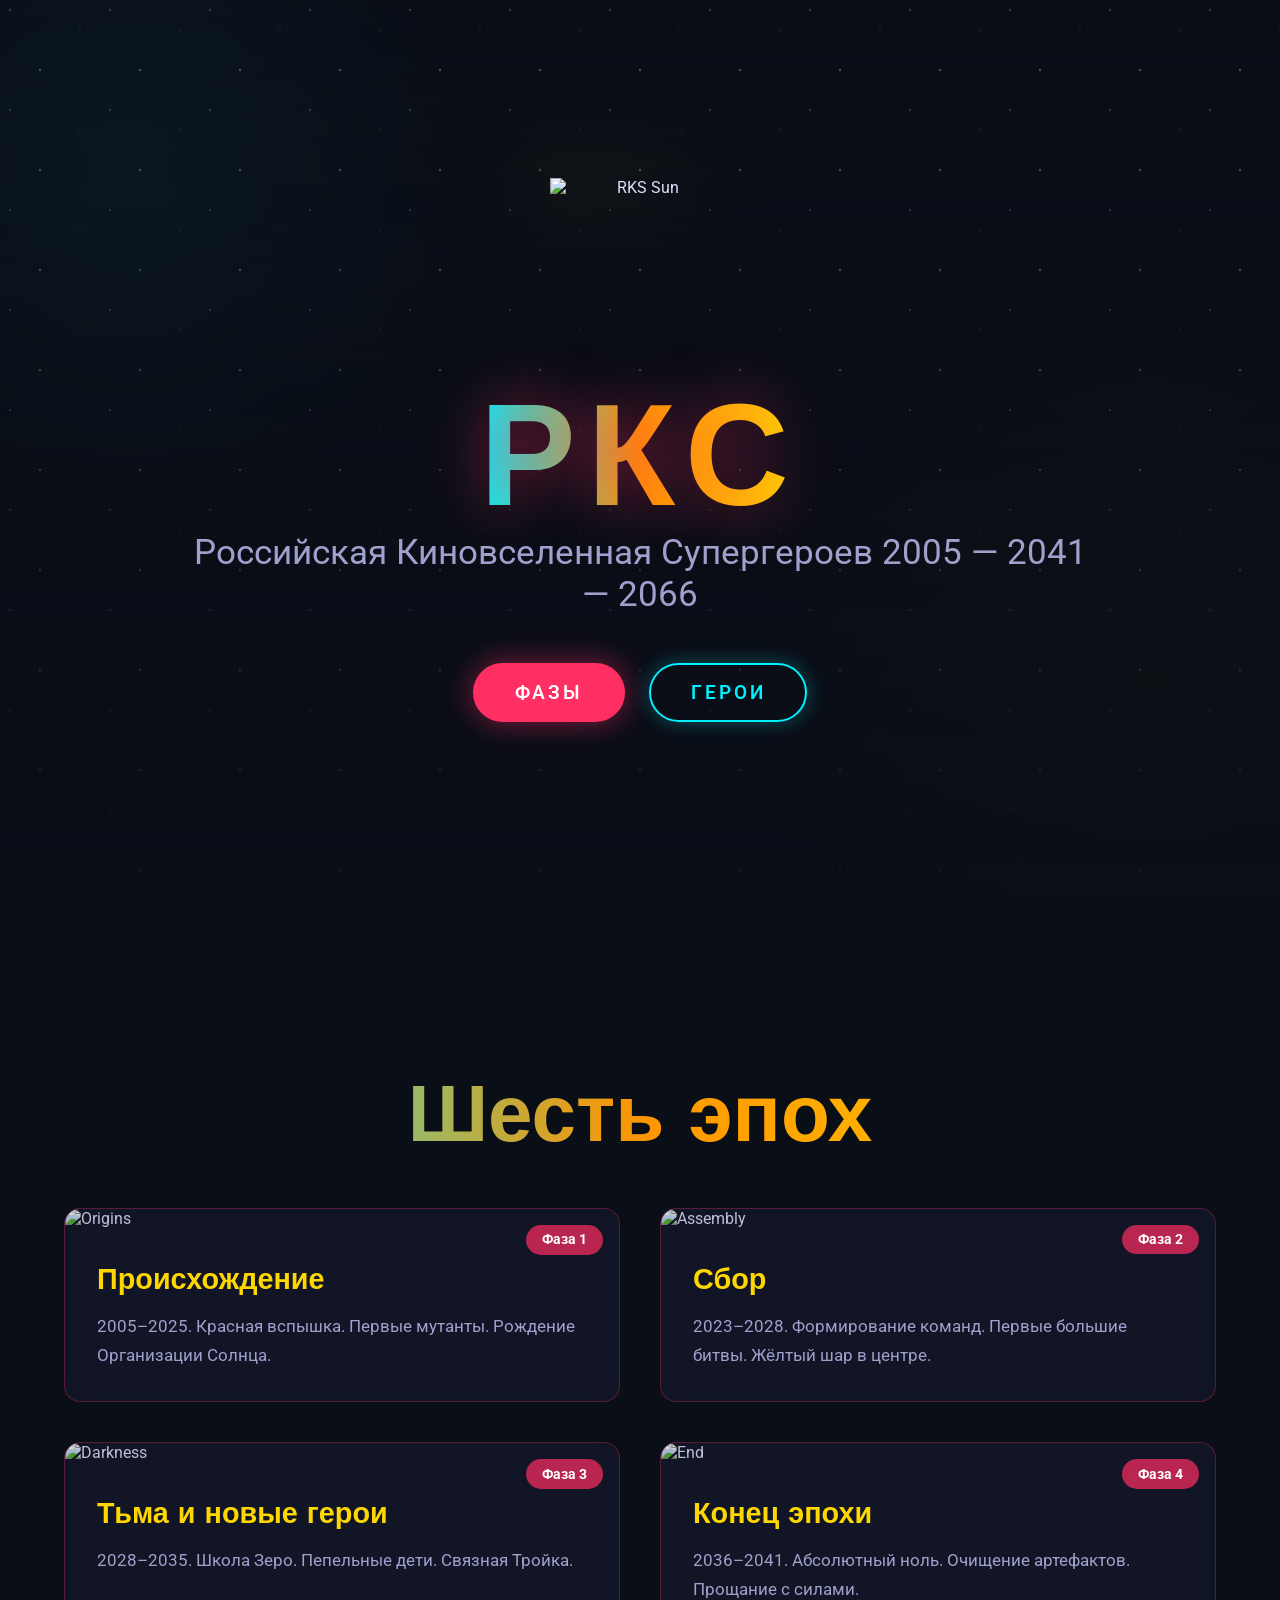
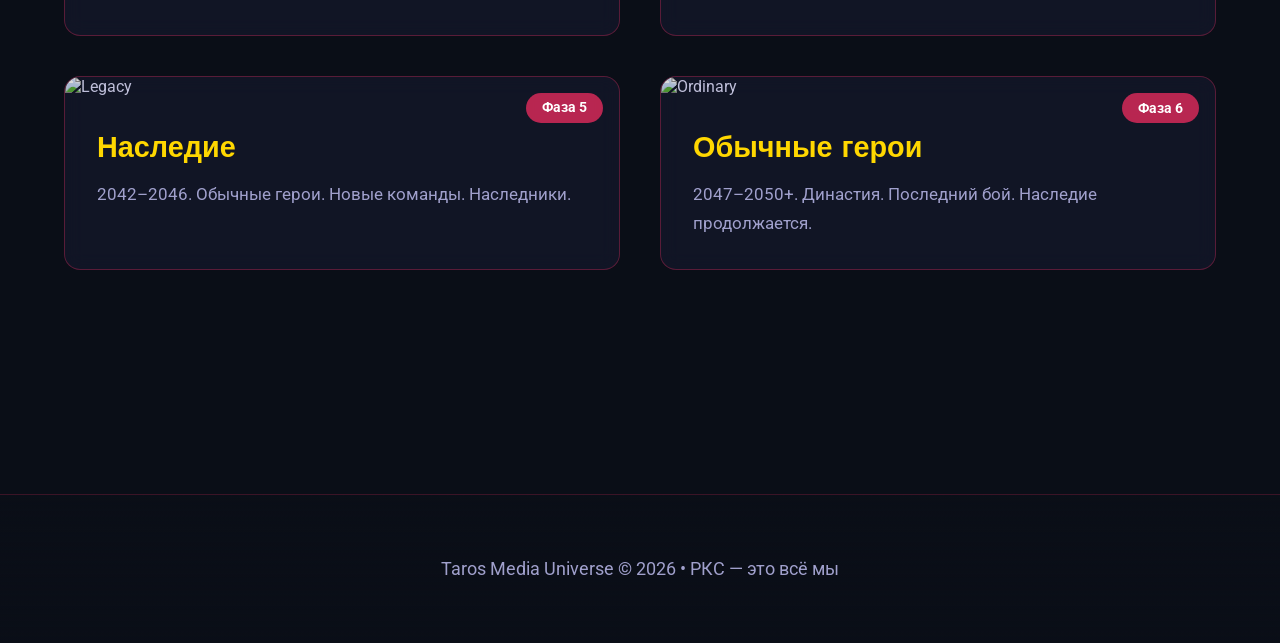
==== index.html @ 801d3c1a "Add files via upload" ====
﻿<!DOCTYPE html>
<html lang="ru">
<head>
  <meta charset="UTF-8" />
  <meta name="viewport" content="width=device-width, initial-scale=1.0"/>
  <title>РКС • Taros Media Universe</title>
  <link rel="preconnect" href="https://fonts.googleapis.com">
  <link rel="preconnect" href="https://fonts.gstatic.com" crossorigin>
  <link href="https://fonts.googleapis.com/css2?family=Orbitron:wght@500;700&family=Roboto:wght@300;400;700&display=swap" rel="stylesheet">

  <style>
    :root {
      --bg: #0a0e17;
      --accent: #ff2e63;
      --accent-glow: #ff2e6380;
      --ice: #00f0ff;
      --plasma: #ff9500;
      --sun: #ffd700;
      --text: #e0e0ff;
      --text-muted: #a0a0cc;
      --card: rgba(20, 25, 45, 0.7);
      --card-border: rgba(255, 46, 99, 0.3);
    }

    * {
      margin: 0;
      padding: 0;
      box-sizing: border-box;
    }

    body {
      background: var(--bg);
      color: var(--text);
      font-family: 'Roboto', sans-serif;
      overflow-x: hidden;
      background-image: 
        radial-gradient(circle at 10% 20%, rgba(0,240,255,0.08) 0%, transparent 25%),
        radial-gradient(circle at 90% 80%, rgba(255,149,0,0.08) 0%, transparent 30%);
      background-attachment: fixed;
    }

    .stars {
      position: fixed;
      inset: 0;
      pointer-events: none;
      background: transparent url('data:image/svg+xml;utf8,<svg xmlns="http://www.w3.org/2000/svg" width="100" height="100"><circle cx="10" cy="10" r="1" fill="white" opacity="0.6"/><circle cx="80" cy="30" r="0.8" fill="white" opacity="0.4"/><circle cx="40" cy="70" r="1.2" fill="white" opacity="0.7"/></svg>') repeat;
      animation: drift 120s linear infinite;
      opacity: 0.7;
    }

    @keyframes drift {
      from { background-position: 0 0; }
      to   { background-position: -100px -100px; }
    }

    header {
      position: relative;
      height: 100vh;
      min-height: 800px;
      display: flex;
      flex-direction: column;
      justify-content: center;
      align-items: center;
      text-align: center;
      background: linear-gradient(to bottom, rgba(10,14,23,0.4), rgba(10,14,23,0.9));
      padding: 0 5%;
    }

    .logo-sun {
      width: 180px;
      height: 180px;
      margin-bottom: 1.5rem;
      filter: drop-shadow(0 0 40px var(--sun));
      animation: pulse 8s infinite;
    }

    @keyframes pulse {
      0%,100% { opacity: 1; transform: scale(1); }
      50%     { opacity: 0.92; transform: scale(1.03); }
    }

    h1 {
      font-family: 'Orbitron', sans-serif;
      font-size: clamp(4rem, 12vw, 9rem);
      font-weight: 700;
      background: linear-gradient(90deg, var(--ice), var(--plasma), var(--sun));
      -webkit-background-clip: text;
      background-clip: text;
      color: transparent;
      text-shadow: 0 0 60px rgba(255,46,99,0.5);
      letter-spacing: 0.08em;
      margin-bottom: 0.8rem;
      line-height: 0.95;
    }

    .tagline {
      font-size: clamp(1.4rem, 5vw, 2.2rem);
      color: var(--text-muted);
      margin-bottom: 3rem;
      max-width: 900px;
    }

    .btn-group {
      display: flex;
      gap: 1.5rem;
      flex-wrap: wrap;
      justify-content: center;
    }

    .btn {
      padding: 1rem 2.5rem;
      font-size: 1.2rem;
      font-weight: 600;
      text-transform: uppercase;
      letter-spacing: 0.15em;
      border: 2px solid;
      border-radius: 50px;
      cursor: pointer;
      transition: all 0.4s ease;
      text-decoration: none;
    }

    .btn-primary {
      background: var(--accent);
      border-color: var(--accent);
      color: white;
      box-shadow: 0 0 30px var(--accent-glow);
    }

    .btn-primary:hover {
      transform: translateY(-4px) scale(1.05);
      box-shadow: 0 0 50px var(--accent);
    }

    .btn-outline {
      background: transparent;
      border-color: var(--ice);
      color: var(--ice);
      box-shadow: 0 0 20px rgba(0,240,255,0.3);
    }

    .btn-outline:hover {
      background: rgba(0,240,255,0.08);
      transform: translateY(-4px);
    }

    main {
      padding: 6rem 5% 10rem;
      position: relative;
      z-index: 2;
    }

    .section {
      margin: 0 auto;
      max-width: 1400px;
      padding: 4rem 0;
    }

    .section-title {
      font-family: 'Orbitron', sans-serif;
      font-size: clamp(2.8rem, 8vw, 5rem);
      text-align: center;
      margin-bottom: 3rem;
      background: linear-gradient(90deg, var(--ice), var(--plasma), var(--sun));
      -webkit-background-clip: text;
      background-clip: text;
      color: transparent;
    }

    .grid {
      display: grid;
      grid-template-columns: repeat(auto-fit, minmax(380px, 1fr));
      gap: 2.5rem;
    }

    .card {
      background: var(--card);
      border: 1px solid var(--card-border);
      border-radius: 16px;
      overflow: hidden;
      backdrop-filter: blur(10px);
      transition: all 0.4s ease;
      position: relative;
    }

    .card:hover {
      transform: translateY(-12px);
      box-shadow: 0 30px 60px rgba(0,0,0,0.6), 0 0 40px var(--accent-glow);
      border-color: var(--accent);
    }

    .card-img {
      width: 100%;
      height: 260px;
      object-fit: cover;
      filter: brightness(0.85);
    }

    .card-content {
      padding: 2rem;
    }

    .card-title {
      font-family: 'Orbitron', sans-serif;
      font-size: 1.8rem;
      margin-bottom: 1rem;
      color: var(--sun);
    }

    .card-text {
      color: var(--text-muted);
      line-height: 1.7;
      font-size: 1.05rem;
    }

    .phase-label {
      position: absolute;
      top: 1rem;
      right: 1rem;
      background: rgba(255,46,99,0.7);
      color: white;
      padding: 0.4rem 1rem;
      border-radius: 20px;
      font-size: 0.9rem;
      font-weight: bold;
      backdrop-filter: blur(4px);
    }

    footer {
      text-align: center;
      padding: 4rem 5%;
      background: linear-gradient(to top, rgba(10,14,23,1), transparent);
      border-top: 1px solid rgba(255,46,99,0.2);
    }

    footer p {
      color: var(--text-muted);
      font-size: 1.1rem;
    }

    max-width: 768px {
      h1 { font-size: 5rem; }
      .btn { padding: 0.9rem 2rem; font-size: 1.1rem; }
    }
  </style>
</head>
<body>
  <div class="stars"></div>

  <header>
    <img src="https://via.placeholder.com/180/FFD700/000000?text=RKS+Sun" alt="RKS Sun" class="logo-sun">
    <h1>РКС</h1>
    <p class="tagline">Российская Киновселенная Супергероев
2005 — 2041 — 2066</p>

    <div class="btn-group">
      <a href="#phases" class="btn btn-primary">Фазы</a>
      <a href="#heroes" class="btn btn-outline">Герои</a>
    </div>
  </header>

  <main>
    <!-- ФАЗЫ -->
    <section id="phases" class="section">
      <h2 class="section-title">Шесть эпох</h2>
      <div class="grid">
        <div class="card">
          <div class="phase-label">Фаза 1</div>
          <img src="https://images.unsplash.com/photo-1557683316-973673baf926?w=800&q=80" alt="Origins" class="card-img">
          <div class="card-content">
            <h3 class="card-title">Происхождение</h3>
            <p class="card-text">2005–2025. Красная вспышка. Первые мутанты. Рождение Организации Солнца.</p>
          </div>
        </div>

        <div class="card">
          <div class="phase-label">Фаза 2</div>
          <img src="https://images.unsplash.com/photo-1451187580459-43490279c0fa?w=800&q=80" alt="Assembly" class="card-img">
          <div class="card-content">
            <h3 class="card-title">Сбор</h3>
            <p class="card-text">2023–2028. Формирование команд. Первые большие битвы. Жёлтый шар в центре.</p>
          </div>
        </div>

        <div class="card">
          <div class="phase-label">Фаза 3</div>
          <img src="https://images.unsplash.com/photo-1505506874110-6a7a69039b08?w=800&q=80" alt="Darkness" class="card-img">
          <div class="card-content">
            <h3 class="card-title">Тьма и новые герои</h3>
            <p class="card-text">2028–2035. Школа Зеро. Пепельные дети. Связная Тройка.</p>


</div>
        </div>

        <div class="card">
          <div class="phase-label">Фаза 4</div>
          <img src="https://images.unsplash.com/photo-1557683311-973673baf926?w=800&q=80" alt="End" class="card-img">
          <div class="card-content">
            <h3 class="card-title">Конец эпохи</h3>
            <p class="card-text">2036–2041. Абсолютный ноль. Очищение артефактов. Прощание с силами.</p>
          </div>
        </div>

        <div class="card">
          <div class="phase-label">Фаза 5</div>
          <img src="https://images.unsplash.com/photo-1451187580459-43490279c0fa?w=800&q=80" alt="Legacy" class="card-img">
          <div class="card-content">
            <h3 class="card-title">Наследие</h3>
            <p class="card-text">2042–2046. Обычные герои. Новые команды. Наследники.</p>
          </div>
        </div>

        <div class="card">
          <div class="phase-label">Фаза 6</div>
          <img src="https://images.unsplash.com/photo-1505506874110-6a7a69039b08?w=800&q=80" alt="Ordinary" class="card-img">
          <div class="card-content">
            <h3 class="card-title">Обычные герои</h3>
            <p class="card-text">2047–2050+. Династия. Последний бой. Наследие продолжается.</p>
          </div>
        </div>
      </div>
    </section>

    <!-- Можно добавить ещё секции: герои, артефакты, цитаты и т.д. -->
  </main>

  <footer>
    <p>Taros Media Universe © 2026 • РКС — это всё мы</p>
  </footer>
</body>
</html>
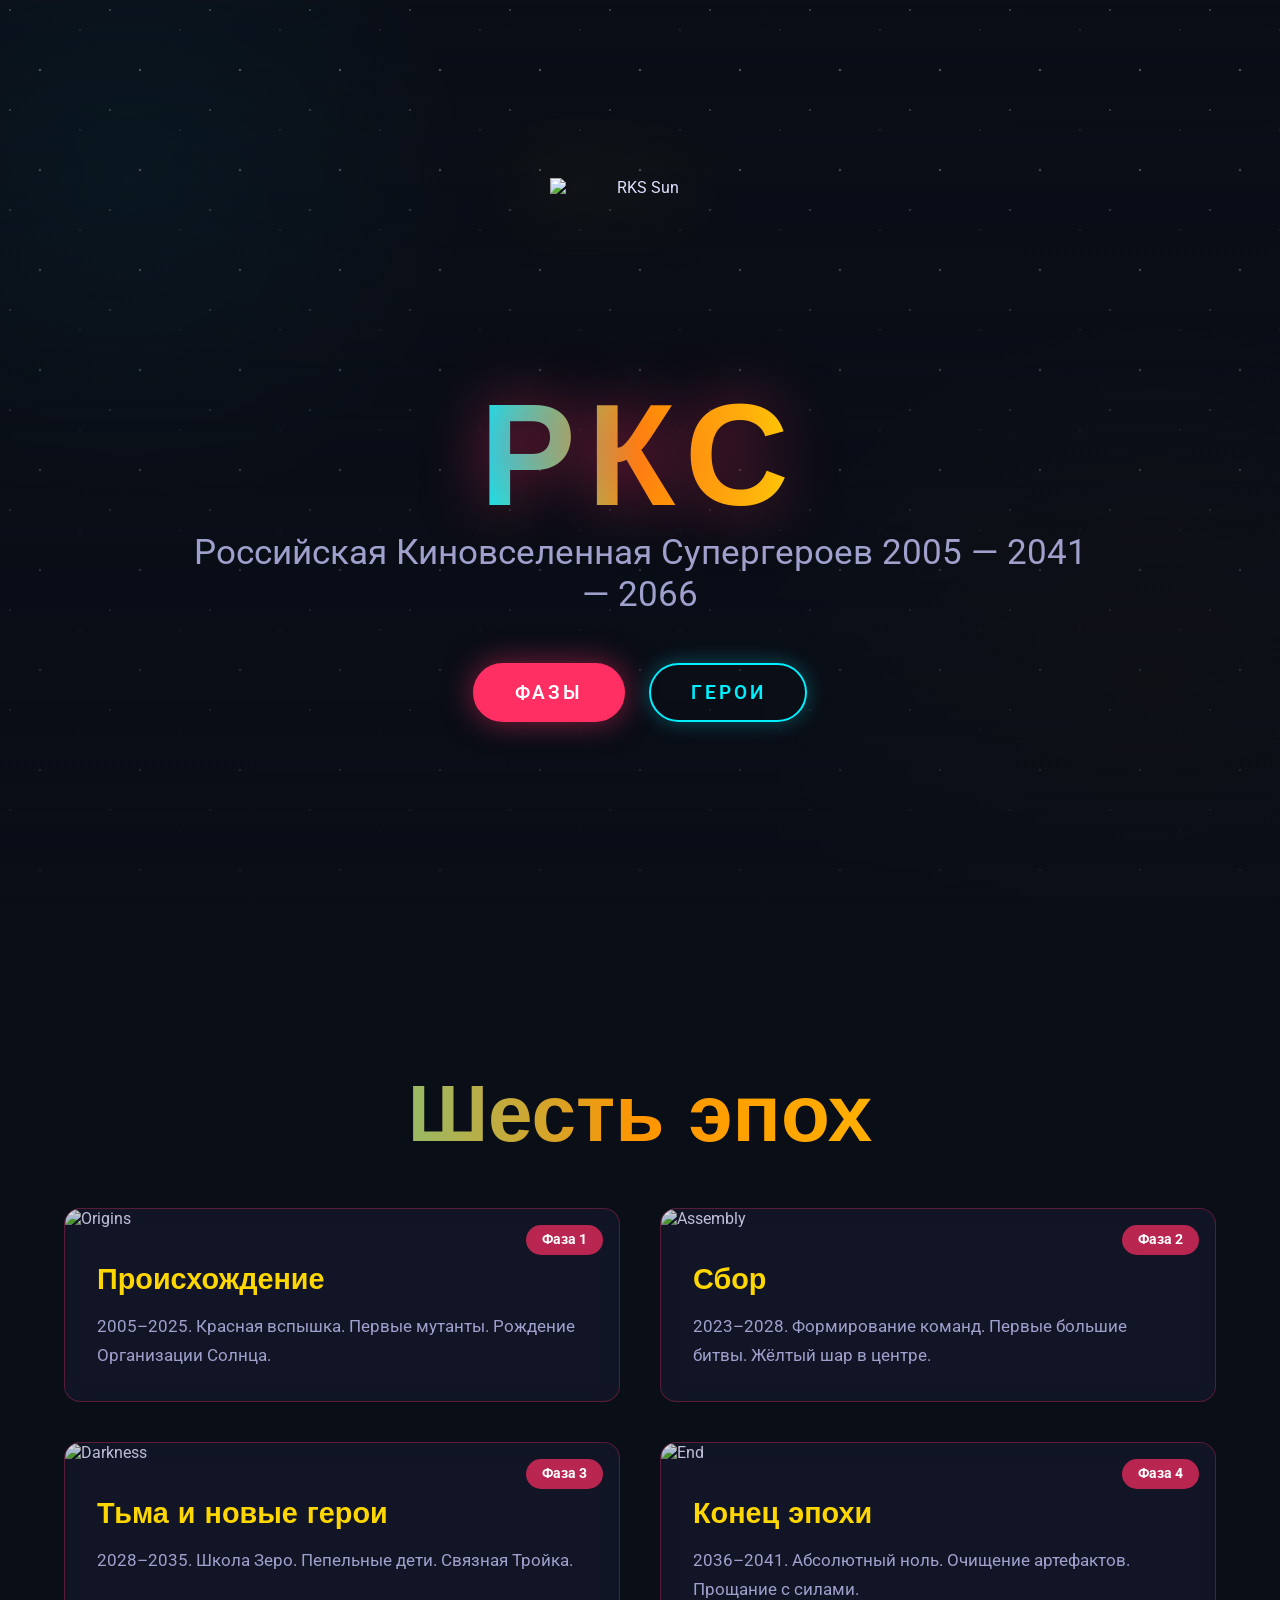
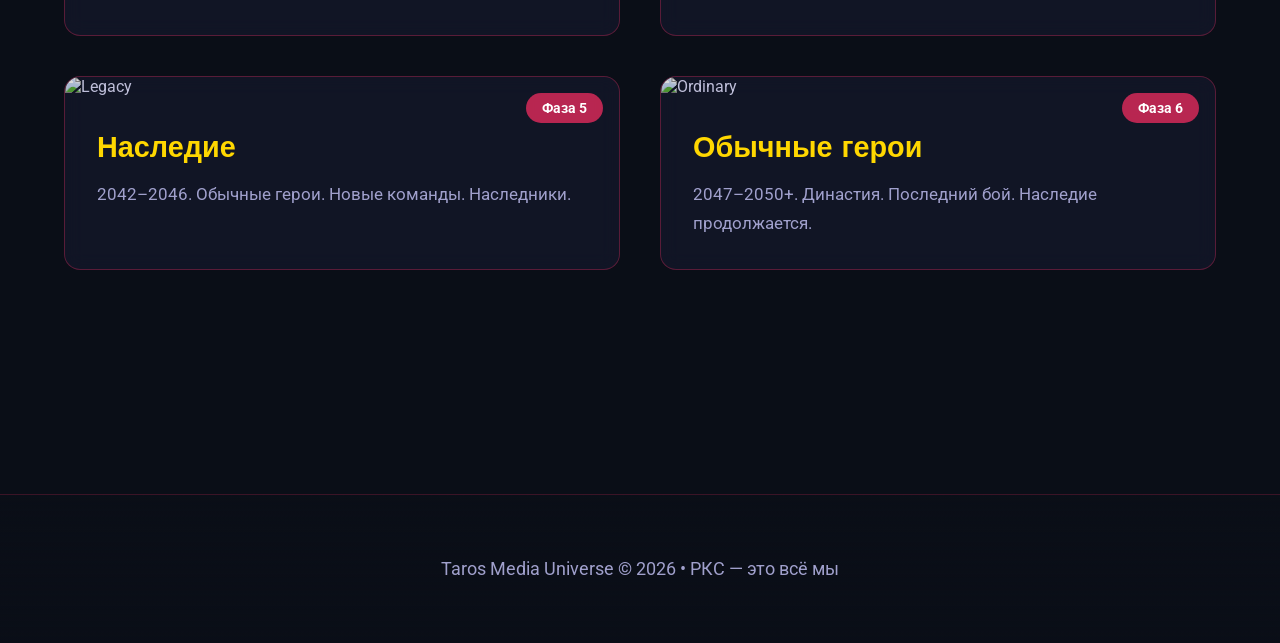
==== commit 7ad26a84: "Update index.html добавил фото к лого" ====
--- a/index.html
+++ b/index.html
@@ -248,7 +248,7 @@
   <div class="stars"></div>
 
   <header>
-    <img src="https://via.placeholder.com/180/FFD700/000000?text=RKS+Sun" alt="RKS Sun" class="logo-sun">
+    <img src="https://github.com/aleksteros6-collab/Chart-Watch-Listen/releases/download/photo/RKS.heroes.logo.jpg" alt="RKS Sun" class="logo-sun">
     <h1>РКС</h1>
     <p class="tagline">Российская Киновселенная Супергероев
 2005 — 2041 — 2066</p>
@@ -266,7 +266,7 @@
       <div class="grid">
         <div class="card">
           <div class="phase-label">Фаза 1</div>
-          <img src="https://images.unsplash.com/photo-1557683316-973673baf926?w=800&q=80" alt="Origins" class="card-img">
+          <img src="https://github.com/aleksteros6-collab/Chart-Watch-Listen/releases/download/photo/phase.1.jpg" alt="Origins" class="card-img">
           <div class="card-content">
             <h3 class="card-title">Происхождение</h3>
             <p class="card-text">2005–2025. Красная вспышка. Первые мутанты. Рождение Организации Солнца.</p>
@@ -275,7 +275,7 @@
 
         <div class="card">
           <div class="phase-label">Фаза 2</div>
-          <img src="https://images.unsplash.com/photo-1451187580459-43490279c0fa?w=800&q=80" alt="Assembly" class="card-img">
+          <img src="https://github.com/aleksteros6-collab/Chart-Watch-Listen/releases/download/photo/phase.2.jpg" alt="Assembly" class="card-img">
           <div class="card-content">
             <h3 class="card-title">Сбор</h3>
             <p class="card-text">2023–2028. Формирование команд. Первые большие битвы. Жёлтый шар в центре.</p>
@@ -284,7 +284,7 @@
 
         <div class="card">
           <div class="phase-label">Фаза 3</div>
-          <img src="https://images.unsplash.com/photo-1505506874110-6a7a69039b08?w=800&q=80" alt="Darkness" class="card-img">
+          <img src="https://github.com/aleksteros6-collab/Chart-Watch-Listen/releases/download/photo/phase.3.jpg" alt="Darkness" class="card-img">
           <div class="card-content">
             <h3 class="card-title">Тьма и новые герои</h3>
             <p class="card-text">2028–2035. Школа Зеро. Пепельные дети. Связная Тройка.</p>
@@ -295,7 +295,7 @@
 
         <div class="card">
           <div class="phase-label">Фаза 4</div>
-          <img src="https://images.unsplash.com/photo-1557683311-973673baf926?w=800&q=80" alt="End" class="card-img">
+          <img src="https://github.com/aleksteros6-collab/Chart-Watch-Listen/releases/download/photo/phase.4.jpg" alt="End" class="card-img">
           <div class="card-content">
             <h3 class="card-title">Конец эпохи</h3>
             <p class="card-text">2036–2041. Абсолютный ноль. Очищение артефактов. Прощание с силами.</p>
@@ -304,7 +304,7 @@
 
         <div class="card">
           <div class="phase-label">Фаза 5</div>
-          <img src="https://images.unsplash.com/photo-1451187580459-43490279c0fa?w=800&q=80" alt="Legacy" class="card-img">
+          <img src="https://github.com/aleksteros6-collab/Chart-Watch-Listen/releases/download/photo/phase.5.jpg" alt="Legacy" class="card-img">
           <div class="card-content">
             <h3 class="card-title">Наследие</h3>
             <p class="card-text">2042–2046. Обычные герои. Новые команды. Наследники.</p>
@@ -313,7 +313,7 @@
 
         <div class="card">
           <div class="phase-label">Фаза 6</div>
-          <img src="https://images.unsplash.com/photo-1505506874110-6a7a69039b08?w=800&q=80" alt="Ordinary" class="card-img">
+          <img src="https://github.com/aleksteros6-collab/Chart-Watch-Listen/releases/download/photo/phase.6.jpg" alt="Ordinary" class="card-img">
           <div class="card-content">
             <h3 class="card-title">Обычные герои</h3>
             <p class="card-text">2047–2050+. Династия. Последний бой. Наследие продолжается.</p>
@@ -329,4 +329,6 @@
     <p>Taros Media Universe © 2026 • РКС — это всё мы</p>
   </footer>
 </body>
-</html>+
+</html>
+
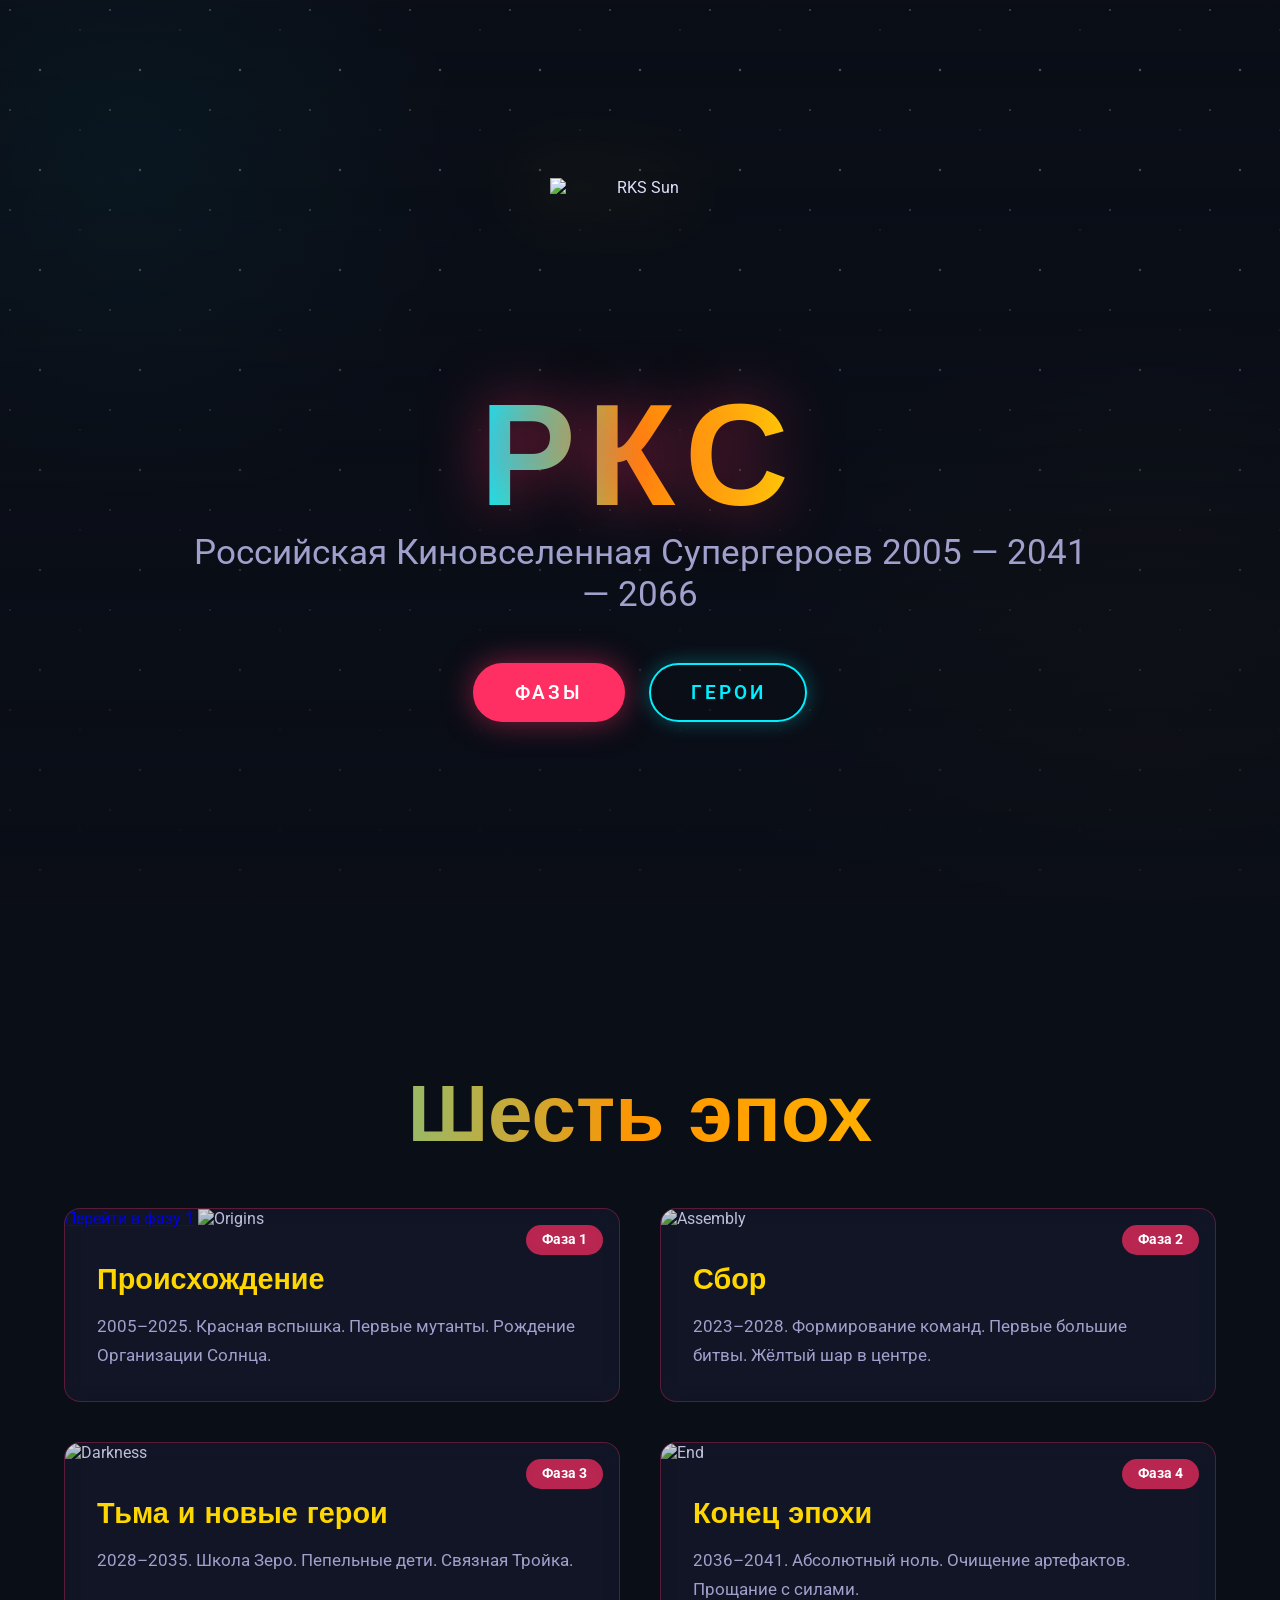
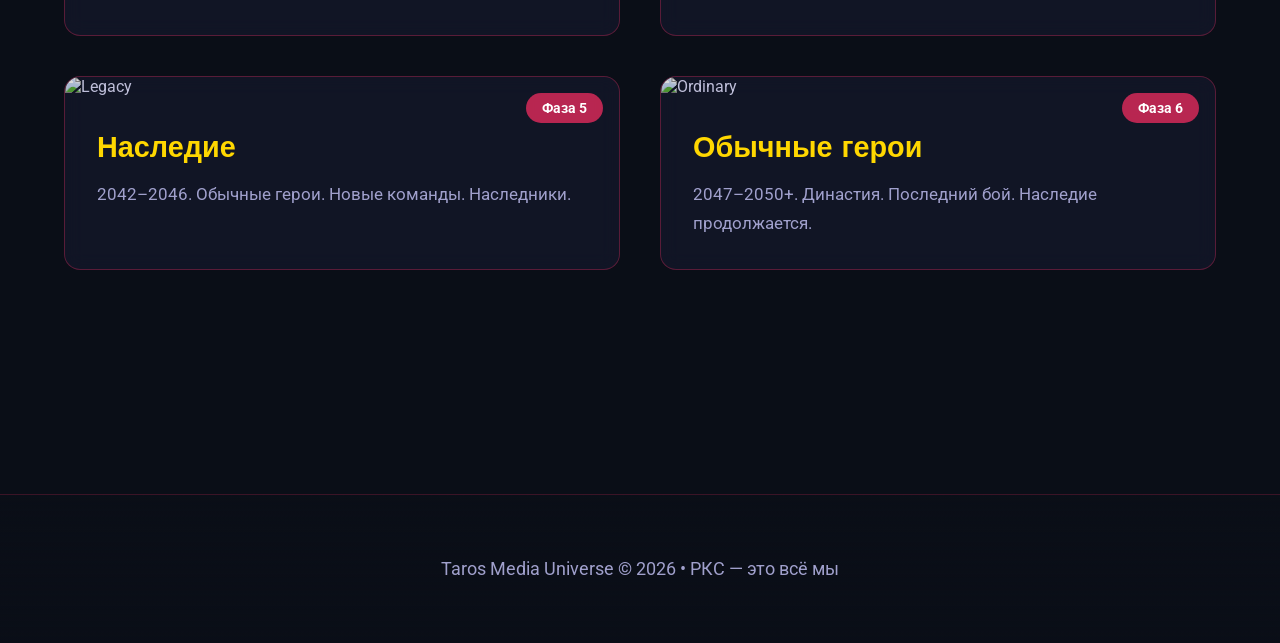
==== commit cad643c3: "Update index.html Добавление ссылки на главной странице" ====
--- a/index.html
+++ b/index.html
@@ -265,6 +265,7 @@
       <h2 class="section-title">Шесть эпох</h2>
       <div class="grid">
         <div class="card">
+          <a href="phase1.html">Перейти в фазу 1</a>
           <div class="phase-label">Фаза 1</div>
           <img src="https://github.com/aleksteros6-collab/Chart-Watch-Listen/releases/download/photo/phase.1.jpg" alt="Origins" class="card-img">
           <div class="card-content">
@@ -332,3 +333,4 @@
 
 </html>
 
+
